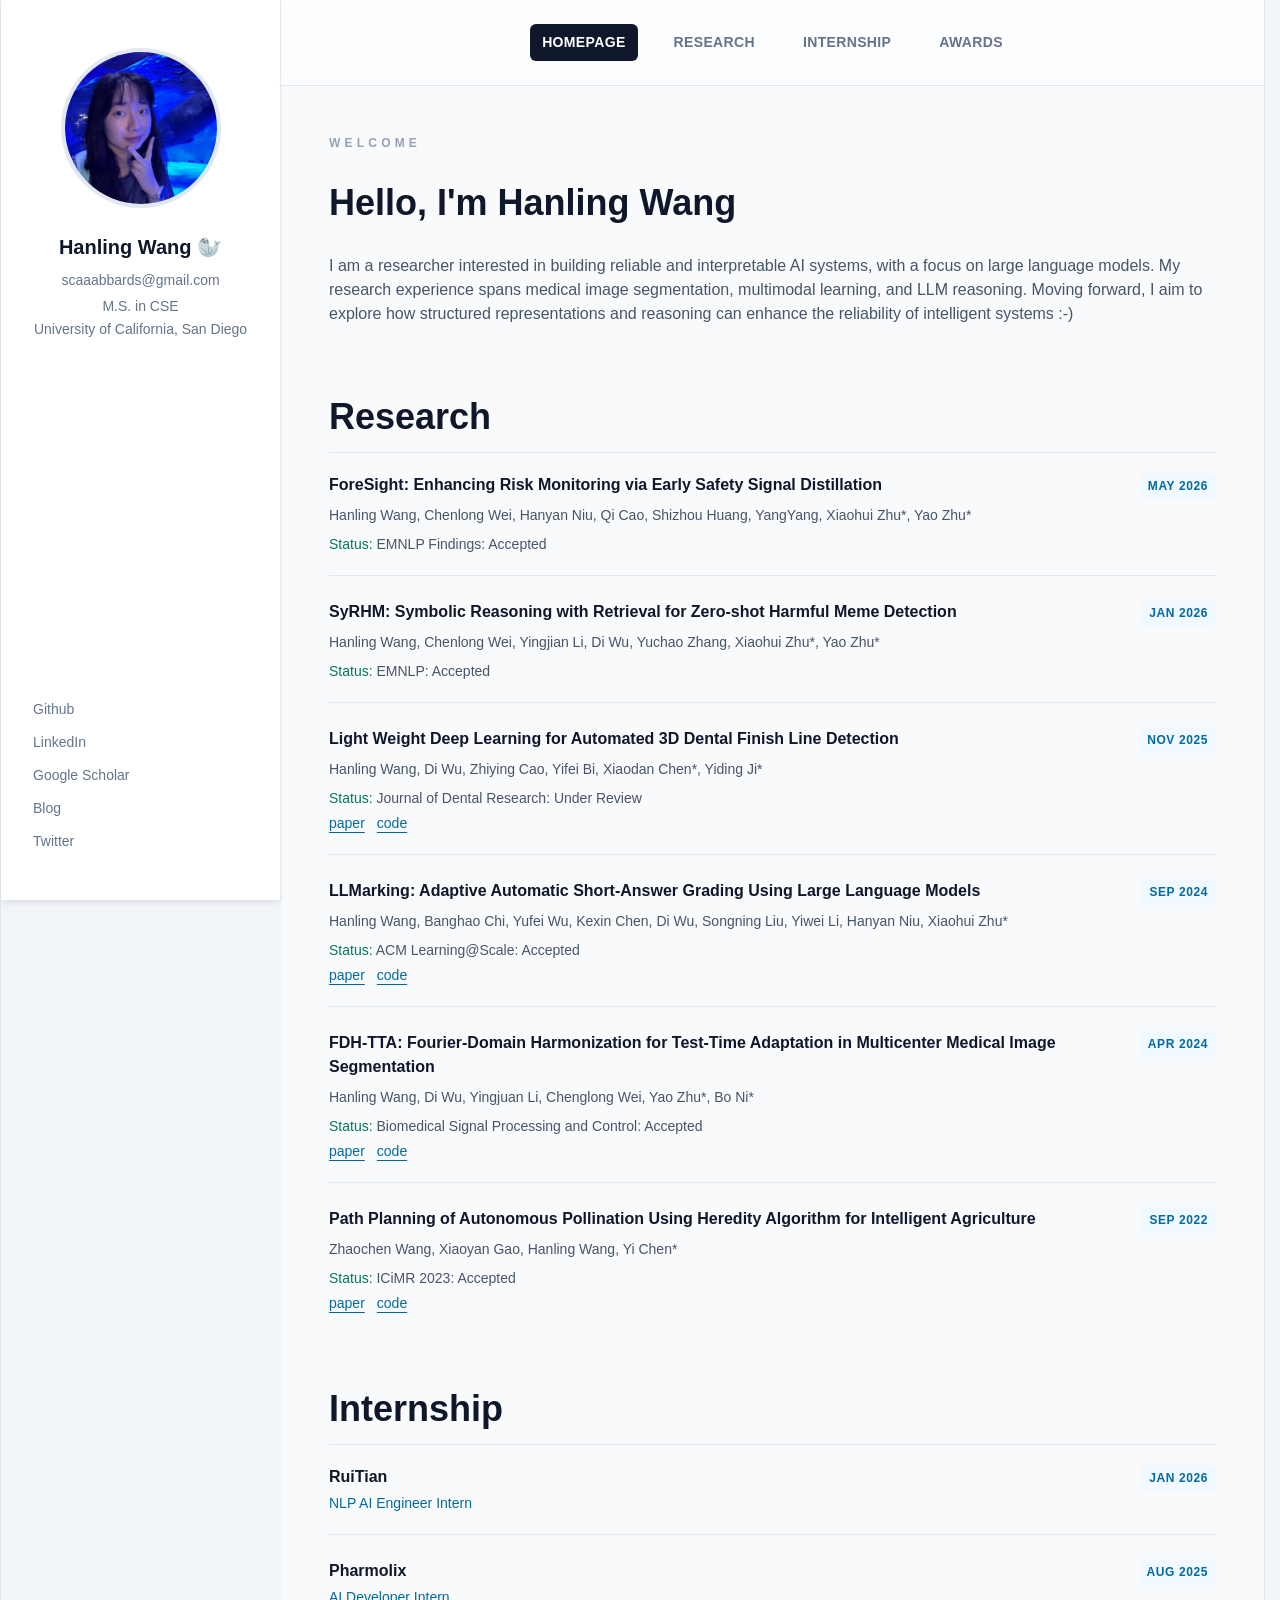
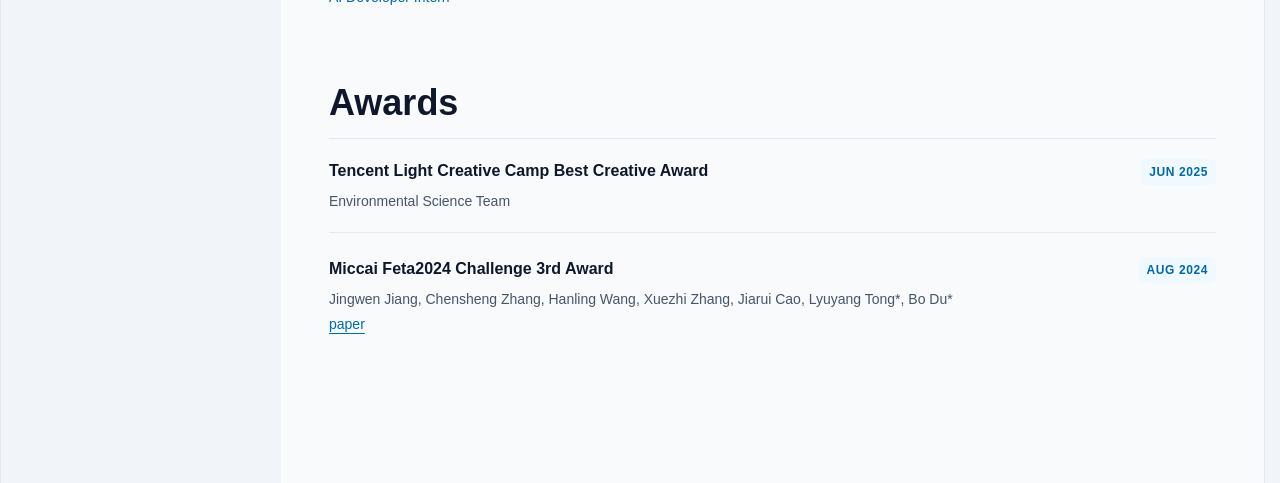
==== index.html @ 99fb6e03 "Add personal website content for GitHub Pages. Co-authored-by: Cursor <cursoragent@cursor.com>" ====
<!DOCTYPE html>
<html lang="en">
  <head>
    <meta charset="UTF-8" />
    <meta name="viewport" content="width=device-width, initial-scale=1" />
    <title>Hanling Wang</title>
    <meta name="description" content="Personal homepage of Hanling Wang — research in large language models, multimodal learning, and medical image analysis." />
    <link rel="icon" href="assets/img/tuxdo.svg" type="image/svg+xml" />
    <link rel="stylesheet" href="assets/css/style.css" />
  </head>
  <body>
    <div class="site">
      <div class="site-shell">
        <aside class="sidebar">
          <div class="sidebar-top">
            <div class="avatar">
              <img src="assets/img/profile.jpg" alt="Hanling Wang" />
            </div>
            <div>
              <h1 class="sidebar-name">Hanling Wang <span aria-hidden="true">🦭</span></h1>
              <p class="sidebar-meta">scaaabbards@gmail.com</p>
              <p class="sidebar-affil">M.S. in CSE<br />University of California, San Diego</p>
            </div>
          </div>
          <nav class="social-nav">
            <a href="https://github.com/Scabbards1500" target="_blank" rel="noopener noreferrer">Github</a>
            <a href="https://www.linkedin.com/" target="_blank" rel="noopener noreferrer">LinkedIn</a>
            <a href="https://scholar.google.com/citations?user=l3DCtDkAAAAJ" target="_blank" rel="noopener noreferrer">Google Scholar</a>
            <a href="https://blog.csdn.net/Scabbards_?spm=1000.2115.3001.5343" target="_blank" rel="noopener noreferrer">Blog</a>
            <a href="https://x.com/__Scabbard" target="_blank" rel="noopener noreferrer">Twitter</a>
          </nav>
        </aside>

        <div class="content-col">
          <header class="top-nav">
            <nav>
              <a class="active" href="./">Homepage</a>
              <a href="publication/">Research</a>
              <a href="internship/">Internship</a>
              <a href="awards/">Awards</a>
            </nav>
          </header>

          <main class="main">
            <section class="page-intro welcome">
              <span class="eyebrow">Welcome</span>
              <h2 class="welcome-title">Hello, I'm Hanling Wang</h2>
              <p class="welcome-bio">
                I am a researcher interested in building reliable and interpretable AI systems, with a focus on large language models. My research experience spans medical image segmentation, multimodal learning, and LLM reasoning. Moving forward, I aim to explore how structured representations and reasoning can enhance the reliability of intelligent systems :-)
              </p>
            </section>

            <section class="home-sections">
              <section class="home-section">
                <h3>Research</h3>
                <div class="home-list">
                  <article class="home-item">
                    <div class="home-item-head">
                      <h4>ForeSight: Enhancing Risk Monitoring via Early Safety Signal Distillation</h4>
                      <span class="home-date">May 2026</span>
                    </div>
                    <p class="home-author">Hanling Wang, Chenlong Wei, Hanyan Niu, Qi Cao, Shizhou Huang, YangYang, Xiaohui Zhu*, Yao Zhu*</p>
                    <p class="home-status"><strong>Status:</strong> EMNLP Findings: Accepted</p>
                  </article>
                  <article class="home-item">
                    <div class="home-item-head">
                      <h4>SyRHM: Symbolic Reasoning with Retrieval for Zero-shot Harmful Meme Detection</h4>
                      <span class="home-date">Jan 2026</span>
                    </div>
                    <p class="home-author">Hanling Wang, Chenlong Wei, Yingjian Li, Di Wu, Yuchao Zhang, Xiaohui Zhu*, Yao Zhu*</p>
                    <p class="home-status"><strong>Status:</strong> EMNLP: Accepted</p>
                  </article>
                  <article class="home-item">
                    <div class="home-item-head">
                      <h4>Light Weight Deep Learning for Automated 3D Dental Finish Line Detection</h4>
                      <span class="home-date">Nov 2025</span>
                    </div>
                    <p class="home-author">Hanling Wang, Di Wu, Zhiying Cao, Yifei Bi, Xiaodan Chen*, Yiding Ji*</p>
                    <p class="home-status"><strong>Status:</strong> Journal of Dental Research: Under Review</p>
                    <div class="home-links">
                      <a href="https://drive.google.com/file/d/1HkksAo2XX5kS1b_z-Umylw8NnkrqXVqE/view?usp=sharing" target="_blank" rel="noopener noreferrer">paper</a>
                      <a href="https://github.com/DiWu17/EEL-UNet" target="_blank" rel="noopener noreferrer">code</a>
                    </div>
                  </article>
                  <article class="home-item">
                    <div class="home-item-head">
                      <h4>LLMarking: Adaptive Automatic Short-Answer Grading Using Large Language Models</h4>
                      <span class="home-date">Sep 2024</span>
                    </div>
                    <p class="home-author">Hanling Wang, Banghao Chi, Yufei Wu, Kexin Chen, Di Wu, Songning Liu, Yiwei Li, Hanyan Niu, Xiaohui Zhu*</p>
                    <p class="home-status"><strong>Status:</strong> ACM Learning@Scale: Accepted</p>
                    <div class="home-links">
                      <a href="https://dl.acm.org/doi/abs/10.1145/3698205.3729551" target="_blank" rel="noopener noreferrer">paper</a>
                      <a href="https://github.com/2024-Surf-LLMarking/LLMarking" target="_blank" rel="noopener noreferrer">code</a>
                    </div>
                  </article>
                  <article class="home-item">
                    <div class="home-item-head">
                      <h4>FDH-TTA: Fourier-Domain Harmonization for Test-Time Adaptation in Multicenter Medical Image Segmentation</h4>
                      <span class="home-date">Apr 2024</span>
                    </div>
                    <p class="home-author">Hanling Wang, Di Wu, Yingjuan Li, Chenglong Wei, Yao Zhu*, Bo Ni*</p>
                    <p class="home-status"><strong>Status:</strong> Biomedical Signal Processing and Control: Accepted</p>
                    <div class="home-links">
                      <a href="https://papers.ssrn.com/sol3/papers.cfm?abstract_id=5740985" target="_blank" rel="noopener noreferrer">paper</a>
                      <a href="https://github.com/Scabbards1500/FDH-TTA" target="_blank" rel="noopener noreferrer">code</a>
                    </div>
                  </article>
                  <article class="home-item">
                    <div class="home-item-head">
                      <h4>Path Planning of Autonomous Pollination Using Heredity Algorithm for Intelligent Agriculture</h4>
                      <span class="home-date">Sep 2022</span>
                    </div>
                    <p class="home-author">Zhaochen Wang, Xiaoyan Gao, Hanling Wang, Yi Chen*</p>
                    <p class="home-status"><strong>Status:</strong> ICiMR 2023: Accepted</p>
                    <div class="home-links">
                      <a href="https://scholar.google.com/citations?view_op=view_citation&amp;hl=en&amp;user=l3DCtDkAAAAJ&amp;citation_for_view=l3DCtDkAAAAJ:9yKSN-GCB0IC" target="_blank" rel="noopener noreferrer">paper</a>
                      <a href="https://github.com/Scabbards1500/Matlab-toolbox-based-on-Heredity-Algorithm" target="_blank" rel="noopener noreferrer">code</a>
                    </div>
                  </article>
                </div>
              </section>

              <section class="home-section">
                <h3>Internship</h3>
                <div class="home-list">
                  <article class="home-item">
                    <div class="home-item-head">
                      <h4>RuiTian</h4>
                      <span class="home-date">Jan 2026</span>
                    </div>
                    <p class="home-subtitle">NLP AI Engineer Intern</p>
                  </article>
                  <article class="home-item">
                    <div class="home-item-head">
                      <h4>Pharmolix</h4>
                      <span class="home-date">Aug 2025</span>
                    </div>
                    <p class="home-subtitle">AI Developer Intern</p>
                  </article>
                </div>
              </section>

              <section class="home-section">
                <h3>Awards</h3>
                <div class="home-list">
                  <article class="home-item">
                    <div class="home-item-head">
                      <h4>Tencent Light Creative Camp Best Creative Award</h4>
                      <span class="home-date">Jun 2025</span>
                    </div>
                    <p class="home-author">Environmental Science Team</p>
                  </article>
                  <article class="home-item">
                    <div class="home-item-head">
                      <h4>Miccai Feta2024 Challenge 3rd Award</h4>
                      <span class="home-date">Aug 2024</span>
                    </div>
                    <p class="home-author">Jingwen Jiang, Chensheng Zhang, Hanling Wang, Xuezhi Zhang, Jiarui Cao, Lyuyang Tong*, Bo Du*</p>
                    <div class="home-links">
                      <a href="https://arxiv.org/abs/2505.02784" target="_blank" rel="noopener noreferrer">paper</a>
                    </div>
                  </article>
                </div>
              </section>
            </section>
          </main>
        </div>
      </div>
    </div>
  </body>
</html>
---- assets/css/style.css ----
:root {
  --bg-page: #f1f5f9;
  --bg-main: #f8fafc;
  --bg-white: #ffffff;
  --text: #0f172a;
  --text-muted: #475569;
  --text-soft: #64748b;
  --text-faint: #94a3b8;
  --border: #e2e8f0;
  --sky: #0369a1;
  --sky-soft: #f0f9ff;
  --sky-text: #0369a1;
  --emerald: #047857;
  --yellow-border: #facc15;
  --yellow-bg: #fefce8;
  --yellow-text: #a16207;
  --blue-border: #60a5fa;
  --blue-bg: #eff6ff;
  --blue-text: #1d4ed8;
  --green-border: #4ade80;
  --green-bg: #f0fdf4;
  --green-text: #15803d;
}

* {
  box-sizing: border-box;
}

html {
  scrollbar-gutter: stable;
}

body {
  margin: 0;
  background: var(--bg-page);
  color: var(--text);
  font-family: Arial, Helvetica, sans-serif;
  line-height: 1.5;
}

a {
  color: inherit;
  text-decoration: none;
}

img {
  max-width: 100%;
  display: block;
}

.site {
  min-height: 100vh;
  background: var(--bg-page);
}

.site-shell {
  position: relative;
  display: grid;
  min-height: 100vh;
  max-width: 80rem;
  margin: 0 auto;
}

.sidebar {
  display: flex;
  flex-direction: column;
  justify-content: space-between;
  background: var(--bg-white);
  padding: 3rem 2rem;
  box-shadow: 0 4px 6px -1px rgb(0 0 0 / 0.08);
}

.sidebar-top {
  display: flex;
  flex-direction: column;
  align-items: center;
  gap: 1.5rem;
}

.avatar {
  width: 10rem;
  height: 10rem;
  overflow: hidden;
  border-radius: 9999px;
  border: 4px solid var(--border);
  background: #f1f5f9;
}

.avatar img {
  width: 100%;
  height: 100%;
  object-fit: cover;
}

.sidebar-name {
  margin: 0;
  text-align: center;
  font-size: 1.25rem;
  font-weight: 600;
}

.sidebar-name span {
  font-weight: 400;
}

.sidebar-meta {
  margin: 0.5rem 0 0;
  text-align: center;
  font-size: 0.875rem;
  color: var(--text-soft);
}

.sidebar-affil {
  margin: 0.25rem 0 0;
  max-width: 16rem;
  text-align: center;
  font-size: 0.875rem;
  line-height: 1.625;
  color: var(--text-soft);
}

.social-nav {
  margin-top: 3rem;
  display: flex;
  flex-direction: column;
  gap: 0.75rem;
  font-size: 0.875rem;
  font-weight: 500;
}

.social-nav a {
  color: var(--text-soft);
  transition: color 0.15s ease;
}

.social-nav a:hover {
  color: var(--text);
}

.content-col {
  display: flex;
  flex-direction: column;
  min-width: 0;
}

.top-nav {
  position: sticky;
  top: 0;
  z-index: 10;
  border-bottom: 1px solid var(--border);
  background: rgb(255 255 255 / 0.8);
  backdrop-filter: blur(12px);
}

.top-nav nav {
  display: flex;
  max-width: 56rem;
  margin: 0 auto;
  align-items: center;
  justify-content: center;
  gap: 1.5rem;
  padding: 1.5rem 2rem;
  font-size: 0.875rem;
  font-weight: 600;
  letter-spacing: 0.025em;
  text-transform: uppercase;
  color: var(--text-soft);
}

.top-nav a {
  border-radius: 0.375rem;
  padding: 0.5rem 0.75rem;
  transition: all 0.15s ease;
}

.top-nav a:hover {
  background: #0f172a;
  color: #fff;
}

.top-nav a.active {
  background: #0f172a;
  color: #fff;
}

.main {
  flex: 1;
  background: var(--bg-main);
  padding-bottom: 4rem;
}

.page-intro {
  display: flex;
  max-width: 64rem;
  margin: 0 auto;
  flex-direction: column;
  gap: 1rem;
  padding: 3rem 1.5rem 0;
}

.page-intro.welcome {
  gap: 1.5rem;
}

.eyebrow {
  font-size: 0.75rem;
  font-weight: 600;
  letter-spacing: 0.35em;
  text-transform: uppercase;
  color: var(--text-faint);
}

.page-intro h2 {
  margin: 0;
  font-size: 1.875rem;
  font-weight: 600;
}

.welcome-title {
  font-size: 2.25rem !important;
}

.page-intro p {
  margin: 0;
  font-size: 0.875rem;
  color: var(--text-muted);
}

.welcome-bio {
  font-size: 1rem !important;
}

.home-sections {
  display: flex;
  max-width: 64rem;
  margin: 0 auto;
  flex-direction: column;
  gap: 3rem;
  padding: 4rem 1.5rem;
}

.home-section h3 {
  margin: 0 0 1.25rem;
  border-bottom: 1px solid var(--border);
  padding-bottom: 0.5rem;
  font-size: 1.875rem;
  font-weight: 700;
}

.home-list {
  display: flex;
  flex-direction: column;
  gap: 1.5rem;
}

.home-item {
  position: relative;
  padding-bottom: 1.25rem;
  border-bottom: 1px solid var(--border);
}

.home-item:last-child {
  border-bottom: none;
}

.home-item-head {
  position: relative;
  padding-right: 7rem;
}

.home-item h4 {
  margin: 0;
  font-size: 1rem;
  font-weight: 600;
}

.home-date {
  position: absolute;
  right: 0;
  top: 0;
  border-radius: 0.375rem;
  background: var(--sky-soft);
  padding: 0.25rem 0.5rem;
  font-size: 0.75rem;
  font-weight: 600;
  letter-spacing: 0.05em;
  text-transform: uppercase;
  color: var(--sky);
}

.home-author,
.home-status {
  margin: 0.5rem 0 0;
  font-size: 0.875rem;
  color: var(--text-muted);
}

.home-subtitle {
  margin: 0.25rem 0 0;
  font-size: 0.875rem;
  color: var(--sky);
}

.home-status strong {
  font-weight: 500;
  color: var(--emerald);
}

.home-links {
  display: flex;
  flex-wrap: wrap;
  gap: 0.75rem;
  padding-top: 0.25rem;
  font-size: 0.875rem;
}

.home-links a {
  color: var(--sky);
  text-decoration: underline;
  text-underline-offset: 4px;
}

.home-links a:hover {
  color: #0c4a6e;
}

.filter-bar {
  max-width: 64rem;
  margin: 0 auto;
  padding: 1.5rem 1.5rem 0;
}

.filter-chips {
  display: flex;
  flex-wrap: wrap;
  align-items: center;
  gap: 0.75rem;
}

.filter-chip {
  border: 0;
  border-radius: 9999px;
  padding: 0.25rem 0.75rem;
  font-size: 0.875rem;
  font-weight: 500;
  background: #f1f5f9;
  color: var(--text-muted);
  cursor: pointer;
  transition: background 0.15s ease, color 0.15s ease;
}

.filter-chip:hover {
  background: #e2e8f0;
}

.filter-chip.active {
  background: #0f172a;
  color: #fff;
}

.filter-chip.clean {
  background: #e2e8f0;
}

.filter-chip.clean:hover {
  background: #cbd5e1;
}

.filter-count {
  margin: 0.75rem 0 0;
  font-size: 0.875rem;
  color: var(--text-soft);
}

.post-wrap {
  max-width: 64rem;
  min-height: calc(100vh - 300px);
  margin: 0 auto;
  padding: 3rem 1.5rem 0;
}

.post-list {
  display: flex;
  flex-direction: column;
  gap: 2.5rem;
}

.post-card {
  display: flex;
  flex-direction: column;
  gap: 1.5rem;
  border-radius: 1.5rem;
  border: 1px solid var(--border);
  background: var(--bg-white);
  padding: 1.5rem;
  box-shadow: 0 1px 2px rgb(0 0 0 / 0.05);
  opacity: 0;
  animation: fade-in-up 0.4s ease-out forwards;
  transition: box-shadow 0.5s ease;
}

.post-card:hover {
  box-shadow: 0 4px 6px -1px rgb(0 0 0 / 0.1);
}

.post-card.hidden {
  display: none;
}

.post-body {
  display: flex;
  flex: 1;
  flex-direction: column;
  gap: 1rem;
  min-width: 0;
}

.post-meta {
  display: flex;
  align-items: center;
  gap: 0.75rem;
}

.post-type {
  font-size: 0.75rem;
  font-weight: 600;
  letter-spacing: 0.1em;
  text-transform: uppercase;
  color: var(--text-soft);
}

.post-date {
  font-size: 0.75rem;
  font-weight: 500;
  letter-spacing: 0.1em;
  text-transform: uppercase;
  color: var(--text-faint);
}

.post-card h2,
.post-card h3 {
  margin: 0.5rem 0 0;
  font-size: 1.5rem;
  font-weight: 600;
}

.post-subtitle {
  margin: 0.25rem 0 0;
  font-size: 1rem;
  color: var(--text-soft);
}

.keyword-pills {
  display: flex;
  flex-wrap: wrap;
  gap: 0.5rem;
  padding-top: 0.25rem;
}

.keyword-pill {
  border-radius: 9999px;
  background: #f1f5f9;
  padding: 0.125rem 0.625rem;
  font-size: 0.75rem;
  font-weight: 500;
  color: var(--text-muted);
}

.post-author {
  margin: 0;
  font-size: 0.875rem;
  color: var(--text-soft);
}

.post-content {
  display: flex;
  flex-direction: column;
  gap: 1rem;
}

.post-content p,
.post-content li {
  margin: 0;
  font-size: 0.875rem;
  line-height: 1.75;
  color: var(--text-muted);
}

.post-content ul,
.post-content ol {
  margin: 0;
  padding-left: 1.25rem;
}

.post-content ul {
  list-style: disc;
}

.post-content ol {
  list-style: decimal;
}

.post-actions {
  display: flex;
  flex-wrap: wrap;
  gap: 0.75rem;
  padding-top: 0.5rem;
  font-size: 0.875rem;
  font-weight: 500;
}

.post-actions a,
.status-badge {
  border-radius: 9999px;
  border: 1px solid #cbd5e1;
  padding: 0.25rem 0.75rem;
  color: var(--text-muted);
  text-transform: capitalize;
  transition: border-color 0.15s ease, color 0.15s ease;
}

.post-actions a:hover {
  border-color: #0f172a;
  color: #0f172a;
}

.status-under-review {
  border-color: var(--yellow-border);
  background: var(--yellow-bg);
  color: var(--yellow-text);
}

.status-preparing {
  border-color: var(--blue-border);
  background: var(--blue-bg);
  color: var(--blue-text);
}

.status-accepted {
  border-color: var(--green-border);
  background: var(--green-bg);
  color: var(--green-text);
}

.post-thumb {
  width: 100%;
}

.post-thumb-frame {
  height: 12rem;
  overflow: hidden;
  border-radius: 1rem;
  border: 1px solid var(--border);
  background: #f1f5f9;
}

.post-thumb img,
.content-image {
  width: 100%;
  height: 100%;
  object-fit: cover;
  cursor: pointer;
  transition: opacity 0.15s ease;
}

.post-thumb img:hover,
.content-image:hover {
  opacity: 0.9;
}

.content-image {
  height: auto;
  border-radius: 0.5rem;
  border: 1px solid var(--border);
  margin: 1rem 0;
}

.modal {
  position: fixed;
  inset: 0;
  z-index: 50;
  display: flex;
  align-items: center;
  justify-content: center;
  background: rgb(0 0 0 / 0.8);
  backdrop-filter: blur(4px);
  opacity: 0;
  pointer-events: none;
  transition: opacity 0.3s ease;
}

.modal.open {
  opacity: 1;
  pointer-events: auto;
}

.modal-inner {
  position: relative;
  max-height: 90vh;
  max-width: 90vw;
  padding: 1rem;
  transform: scale(0.9);
  opacity: 0;
  transition: all 0.3s ease;
}

.modal.open .modal-inner {
  transform: scale(1);
  opacity: 1;
}

.modal-inner img {
  max-height: 90vh;
  max-width: 90vw;
  border-radius: 0.5rem;
  object-fit: contain;
  box-shadow: 0 25px 50px -12px rgb(0 0 0 / 0.35);
}

.modal-close {
  position: absolute;
  right: 0.5rem;
  top: 0.5rem;
  border: 0;
  border-radius: 9999px;
  background: rgb(0 0 0 / 0.5);
  padding: 0.5rem;
  color: #fff;
  cursor: pointer;
}

.modal-close:hover {
  background: rgb(0 0 0 / 0.7);
  transform: scale(1.1);
}

@keyframes fade-in-up {
  from {
    opacity: 0;
    transform: translateY(10px);
  }
  to {
    opacity: 1;
    transform: translateY(0);
  }
}

@media (min-width: 768px) {
  .site-shell {
    grid-template-columns: 280px 1fr;
    border-left: 1px solid var(--border);
    border-right: 1px solid var(--border);
  }

  .sidebar {
    position: sticky;
    top: 0;
    height: 100vh;
    max-height: 100vh;
    border-right: 1px solid var(--border);
  }

  .page-intro,
  .home-sections,
  .filter-bar,
  .post-wrap {
    padding-left: 3rem;
    padding-right: 3rem;
  }

  .home-section h3 {
    font-size: 2.25rem;
  }

  .post-card {
    flex-direction: row;
  }

  .post-thumb {
    width: 16rem;
    flex-shrink: 0;
  }
}

@media (max-width: 767px) {
  .site-shell {
    border-bottom: 1px solid var(--border);
  }

  .top-nav nav {
    flex-wrap: wrap;
    gap: 0.5rem;
    padding: 1rem;
  }

  .home-item-head {
    padding-right: 0;
  }

  .home-date {
    position: static;
    display: inline-block;
    margin-top: 0.35rem;
  }
}
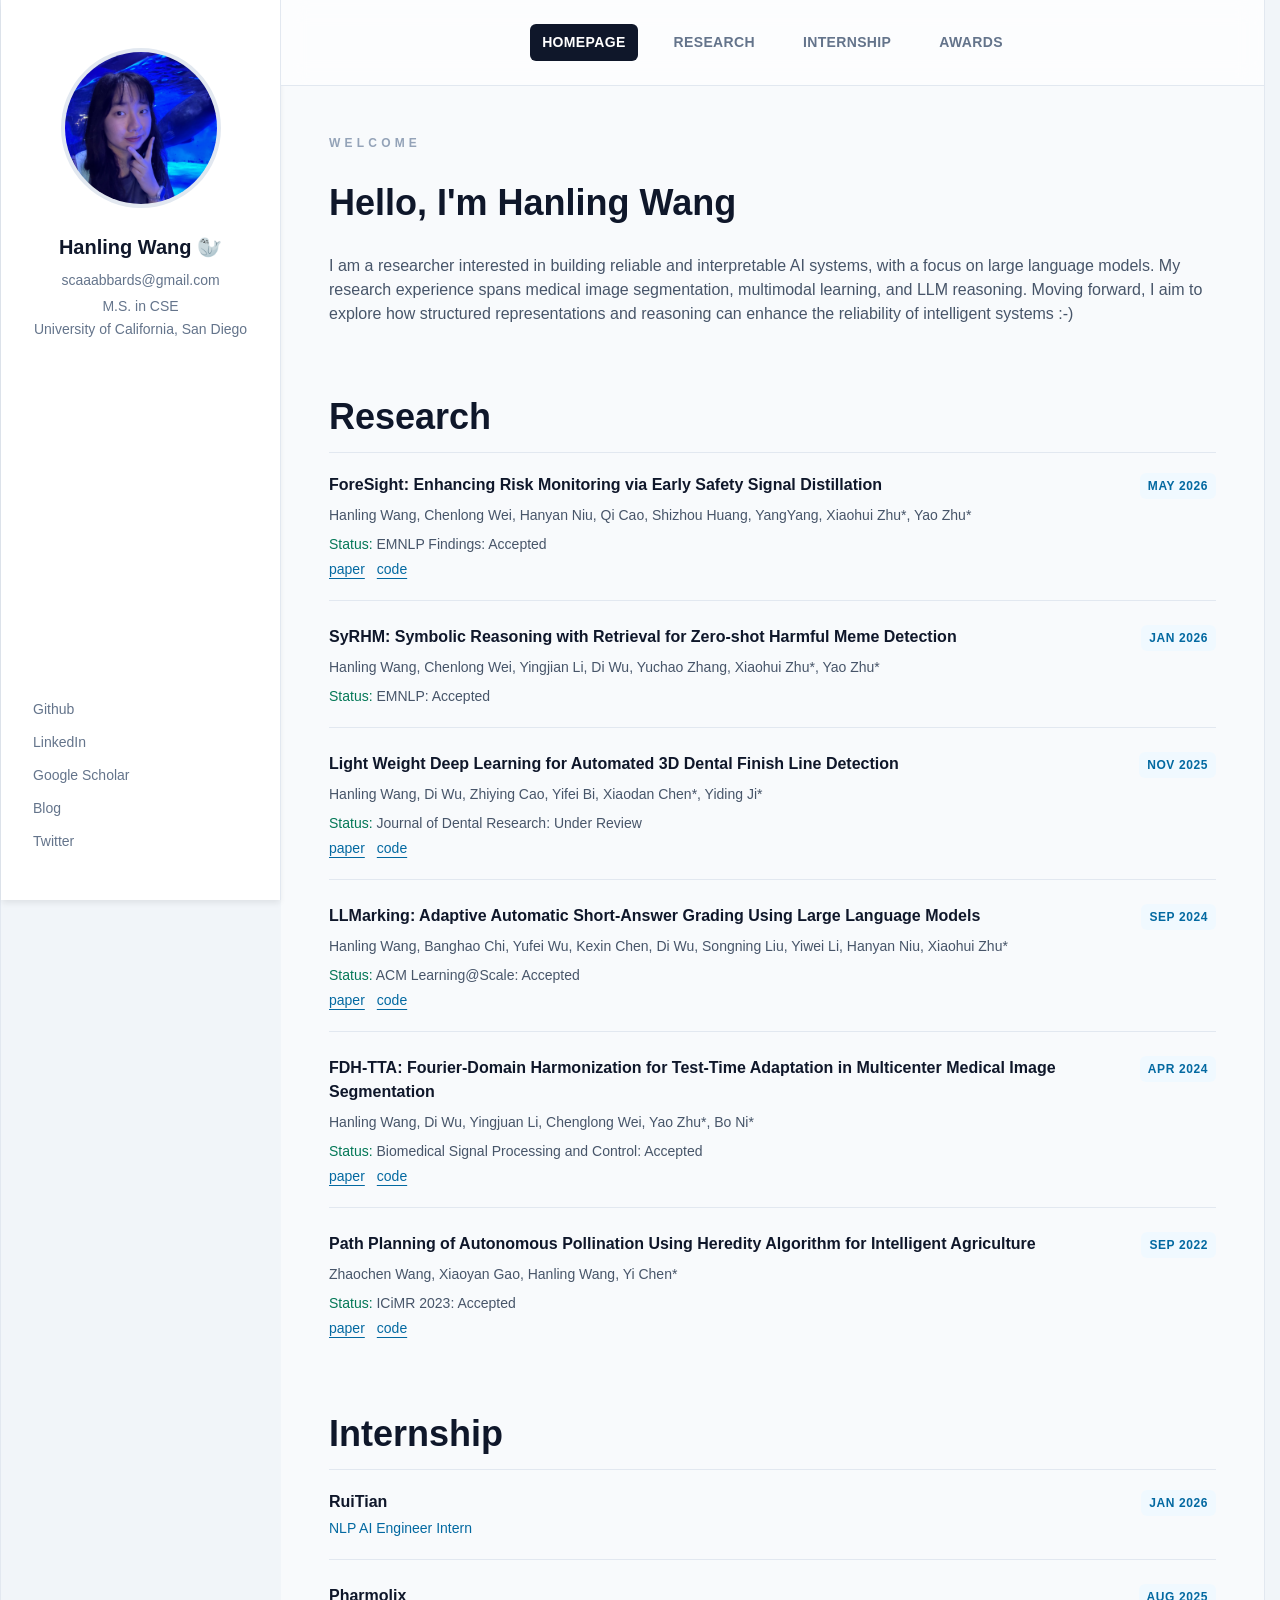
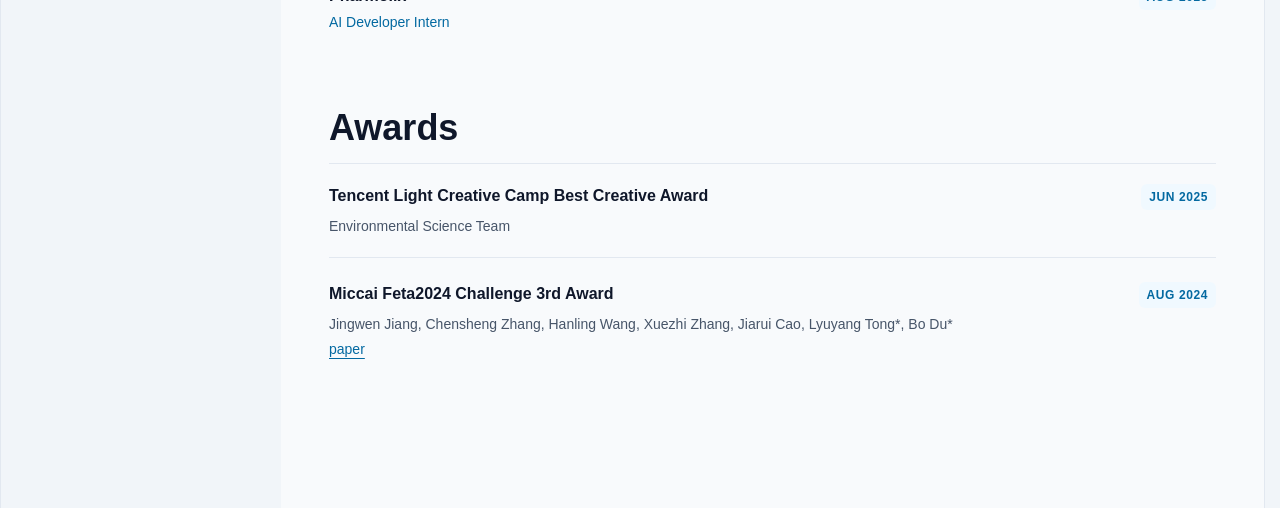
==== commit e170654a: "Split each project into its own folder so items are easier to add or remove. Co-authored-by: Cursor " ====
--- a/index.html
+++ b/index.html
@@ -4,169 +4,13 @@
     <meta charset="UTF-8" />
     <meta name="viewport" content="width=device-width, initial-scale=1" />
     <title>Hanling Wang</title>
-    <meta name="description" content="Personal homepage of Hanling Wang — research in large language models, multimodal learning, and medical image analysis." />
-    <link rel="icon" href="assets/img/tuxdo.svg" type="image/svg+xml" />
-    <link rel="stylesheet" href="assets/css/style.css" />
+    <link rel="canonical" href="/Scabbards1500/" />
+    <meta http-equiv="refresh" content="0; url=/Scabbards1500/" />
+    <script>
+      location.replace("/Scabbards1500/");
+    </script>
   </head>
   <body>
-    <div class="site">
-      <div class="site-shell">
-        <aside class="sidebar">
-          <div class="sidebar-top">
-            <div class="avatar">
-              <img src="assets/img/profile.jpg" alt="Hanling Wang" />
-            </div>
-            <div>
-              <h1 class="sidebar-name">Hanling Wang <span aria-hidden="true">🦭</span></h1>
-              <p class="sidebar-meta">scaaabbards@gmail.com</p>
-              <p class="sidebar-affil">M.S. in CSE<br />University of California, San Diego</p>
-            </div>
-          </div>
-          <nav class="social-nav">
-            <a href="https://github.com/Scabbards1500" target="_blank" rel="noopener noreferrer">Github</a>
-            <a href="https://www.linkedin.com/" target="_blank" rel="noopener noreferrer">LinkedIn</a>
-            <a href="https://scholar.google.com/citations?user=l3DCtDkAAAAJ" target="_blank" rel="noopener noreferrer">Google Scholar</a>
-            <a href="https://blog.csdn.net/Scabbards_?spm=1000.2115.3001.5343" target="_blank" rel="noopener noreferrer">Blog</a>
-            <a href="https://x.com/__Scabbard" target="_blank" rel="noopener noreferrer">Twitter</a>
-          </nav>
-        </aside>
-
-        <div class="content-col">
-          <header class="top-nav">
-            <nav>
-              <a class="active" href="./">Homepage</a>
-              <a href="publication/">Research</a>
-              <a href="internship/">Internship</a>
-              <a href="awards/">Awards</a>
-            </nav>
-          </header>
-
-          <main class="main">
-            <section class="page-intro welcome">
-              <span class="eyebrow">Welcome</span>
-              <h2 class="welcome-title">Hello, I'm Hanling Wang</h2>
-              <p class="welcome-bio">
-                I am a researcher interested in building reliable and interpretable AI systems, with a focus on large language models. My research experience spans medical image segmentation, multimodal learning, and LLM reasoning. Moving forward, I aim to explore how structured representations and reasoning can enhance the reliability of intelligent systems :-)
-              </p>
-            </section>
-
-            <section class="home-sections">
-              <section class="home-section">
-                <h3>Research</h3>
-                <div class="home-list">
-                  <article class="home-item">
-                    <div class="home-item-head">
-                      <h4>ForeSight: Enhancing Risk Monitoring via Early Safety Signal Distillation</h4>
-                      <span class="home-date">May 2026</span>
-                    </div>
-                    <p class="home-author">Hanling Wang, Chenlong Wei, Hanyan Niu, Qi Cao, Shizhou Huang, YangYang, Xiaohui Zhu*, Yao Zhu*</p>
-                    <p class="home-status"><strong>Status:</strong> EMNLP Findings: Accepted</p>
-                  </article>
-                  <article class="home-item">
-                    <div class="home-item-head">
-                      <h4>SyRHM: Symbolic Reasoning with Retrieval for Zero-shot Harmful Meme Detection</h4>
-                      <span class="home-date">Jan 2026</span>
-                    </div>
-                    <p class="home-author">Hanling Wang, Chenlong Wei, Yingjian Li, Di Wu, Yuchao Zhang, Xiaohui Zhu*, Yao Zhu*</p>
-                    <p class="home-status"><strong>Status:</strong> EMNLP: Accepted</p>
-                  </article>
-                  <article class="home-item">
-                    <div class="home-item-head">
-                      <h4>Light Weight Deep Learning for Automated 3D Dental Finish Line Detection</h4>
-                      <span class="home-date">Nov 2025</span>
-                    </div>
-                    <p class="home-author">Hanling Wang, Di Wu, Zhiying Cao, Yifei Bi, Xiaodan Chen*, Yiding Ji*</p>
-                    <p class="home-status"><strong>Status:</strong> Journal of Dental Research: Under Review</p>
-                    <div class="home-links">
-                      <a href="https://drive.google.com/file/d/1HkksAo2XX5kS1b_z-Umylw8NnkrqXVqE/view?usp=sharing" target="_blank" rel="noopener noreferrer">paper</a>
-                      <a href="https://github.com/DiWu17/EEL-UNet" target="_blank" rel="noopener noreferrer">code</a>
-                    </div>
-                  </article>
-                  <article class="home-item">
-                    <div class="home-item-head">
-                      <h4>LLMarking: Adaptive Automatic Short-Answer Grading Using Large Language Models</h4>
-                      <span class="home-date">Sep 2024</span>
-                    </div>
-                    <p class="home-author">Hanling Wang, Banghao Chi, Yufei Wu, Kexin Chen, Di Wu, Songning Liu, Yiwei Li, Hanyan Niu, Xiaohui Zhu*</p>
-                    <p class="home-status"><strong>Status:</strong> ACM Learning@Scale: Accepted</p>
-                    <div class="home-links">
-                      <a href="https://dl.acm.org/doi/abs/10.1145/3698205.3729551" target="_blank" rel="noopener noreferrer">paper</a>
-                      <a href="https://github.com/2024-Surf-LLMarking/LLMarking" target="_blank" rel="noopener noreferrer">code</a>
-                    </div>
-                  </article>
-                  <article class="home-item">
-                    <div class="home-item-head">
-                      <h4>FDH-TTA: Fourier-Domain Harmonization for Test-Time Adaptation in Multicenter Medical Image Segmentation</h4>
-                      <span class="home-date">Apr 2024</span>
-                    </div>
-                    <p class="home-author">Hanling Wang, Di Wu, Yingjuan Li, Chenglong Wei, Yao Zhu*, Bo Ni*</p>
-                    <p class="home-status"><strong>Status:</strong> Biomedical Signal Processing and Control: Accepted</p>
-                    <div class="home-links">
-                      <a href="https://papers.ssrn.com/sol3/papers.cfm?abstract_id=5740985" target="_blank" rel="noopener noreferrer">paper</a>
-                      <a href="https://github.com/Scabbards1500/FDH-TTA" target="_blank" rel="noopener noreferrer">code</a>
-                    </div>
-                  </article>
-                  <article class="home-item">
-                    <div class="home-item-head">
-                      <h4>Path Planning of Autonomous Pollination Using Heredity Algorithm for Intelligent Agriculture</h4>
-                      <span class="home-date">Sep 2022</span>
-                    </div>
-                    <p class="home-author">Zhaochen Wang, Xiaoyan Gao, Hanling Wang, Yi Chen*</p>
-                    <p class="home-status"><strong>Status:</strong> ICiMR 2023: Accepted</p>
-                    <div class="home-links">
-                      <a href="https://scholar.google.com/citations?view_op=view_citation&amp;hl=en&amp;user=l3DCtDkAAAAJ&amp;citation_for_view=l3DCtDkAAAAJ:9yKSN-GCB0IC" target="_blank" rel="noopener noreferrer">paper</a>
-                      <a href="https://github.com/Scabbards1500/Matlab-toolbox-based-on-Heredity-Algorithm" target="_blank" rel="noopener noreferrer">code</a>
-                    </div>
-                  </article>
-                </div>
-              </section>
-
-              <section class="home-section">
-                <h3>Internship</h3>
-                <div class="home-list">
-                  <article class="home-item">
-                    <div class="home-item-head">
-                      <h4>RuiTian</h4>
-                      <span class="home-date">Jan 2026</span>
-                    </div>
-                    <p class="home-subtitle">NLP AI Engineer Intern</p>
-                  </article>
-                  <article class="home-item">
-                    <div class="home-item-head">
-                      <h4>Pharmolix</h4>
-                      <span class="home-date">Aug 2025</span>
-                    </div>
-                    <p class="home-subtitle">AI Developer Intern</p>
-                  </article>
-                </div>
-              </section>
-
-              <section class="home-section">
-                <h3>Awards</h3>
-                <div class="home-list">
-                  <article class="home-item">
-                    <div class="home-item-head">
-                      <h4>Tencent Light Creative Camp Best Creative Award</h4>
-                      <span class="home-date">Jun 2025</span>
-                    </div>
-                    <p class="home-author">Environmental Science Team</p>
-                  </article>
-                  <article class="home-item">
-                    <div class="home-item-head">
-                      <h4>Miccai Feta2024 Challenge 3rd Award</h4>
-                      <span class="home-date">Aug 2024</span>
-                    </div>
-                    <p class="home-author">Jingwen Jiang, Chensheng Zhang, Hanling Wang, Xuezhi Zhang, Jiarui Cao, Lyuyang Tong*, Bo Du*</p>
-                    <div class="home-links">
-                      <a href="https://arxiv.org/abs/2505.02784" target="_blank" rel="noopener noreferrer">paper</a>
-                    </div>
-                  </article>
-                </div>
-              </section>
-            </section>
-          </main>
-        </div>
-      </div>
-    </div>
+    <p><a href="/Scabbards1500/">Continue to homepage</a></p>
   </body>
 </html>
